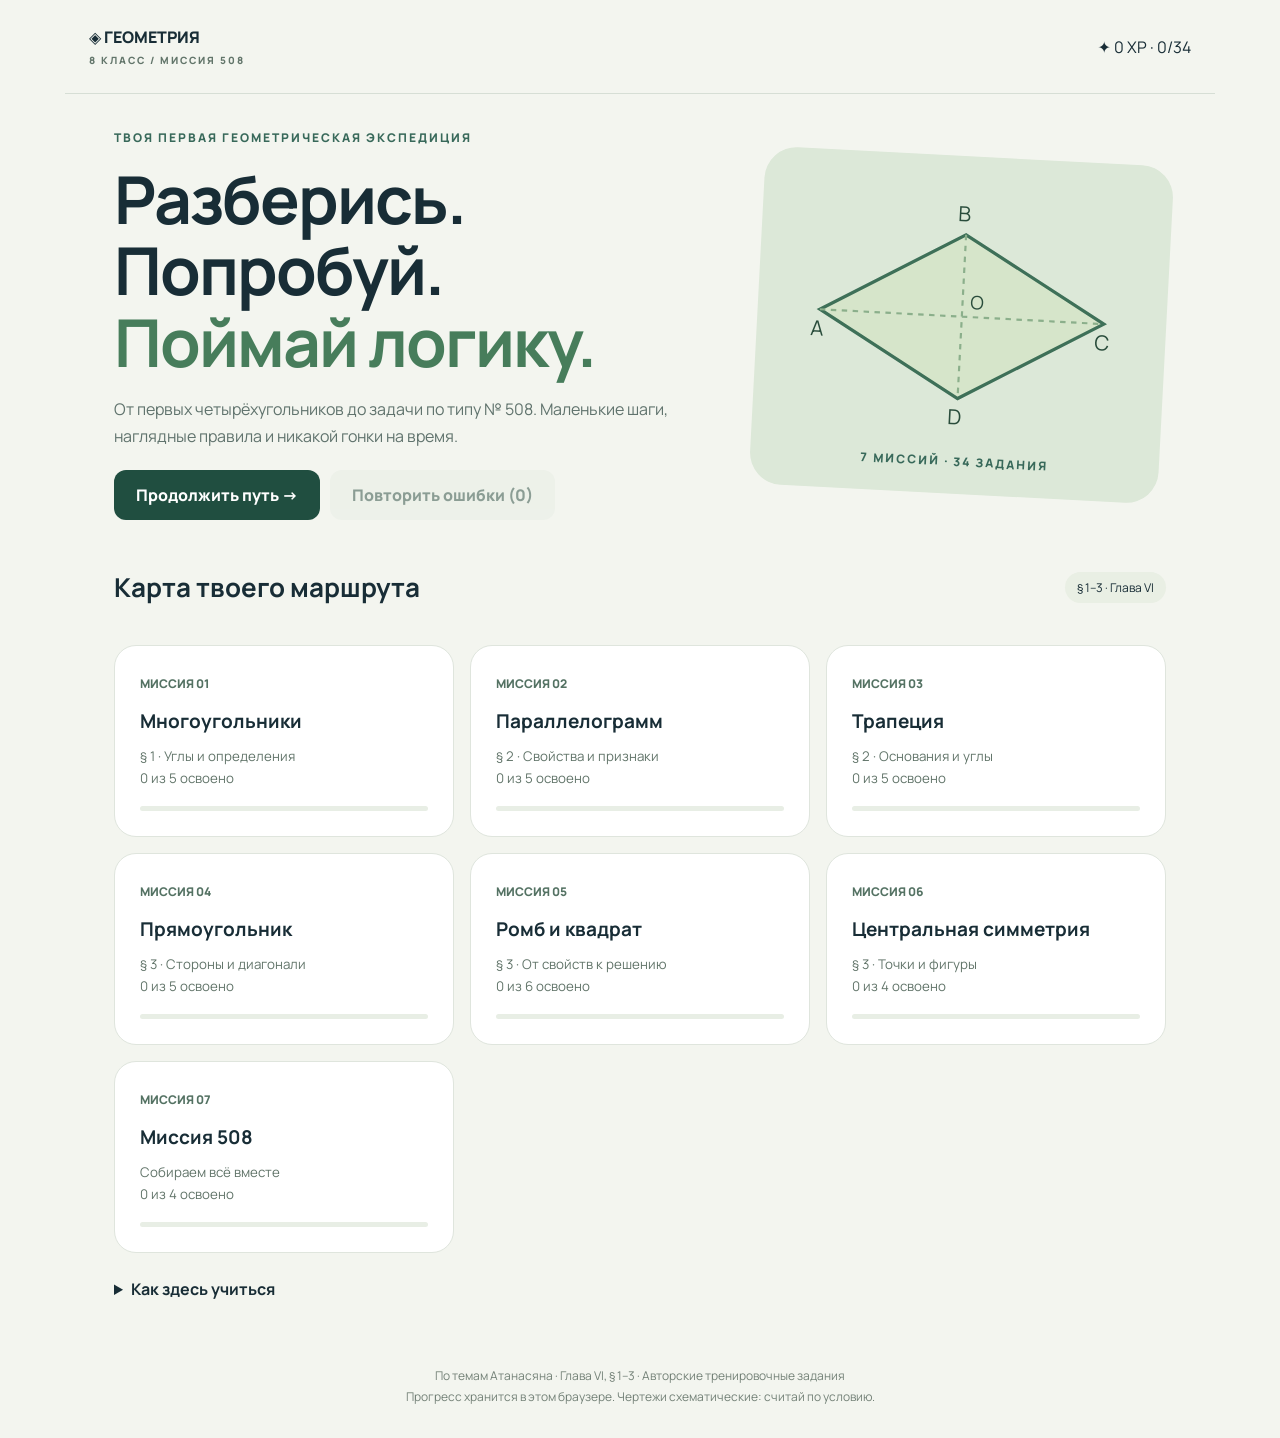
==== geometry/index.html @ a045f6ab "Add standalone grade 8 geometry practice game" ====
<!doctype html><html lang="ru"><head><meta charset="utf-8"><meta name="viewport" content="width=device-width,initial-scale=1"><title>Геометрия · Миссия 508</title><link rel="stylesheet" href="style.css"></head><body><header><a href="#" id="home">◈ ГЕОМЕТРИЯ<span>8 КЛАСС / МИССИЯ 508</span></a><div id="score"></div></header><main id="app"></main><footer>По темам Атанасяна · Глава VI, § 1–3 · Авторские тренировочные задания<br>Прогресс хранится в этом браузере. Чертежи схематические: считай по условию.</footer><script src="app.js"></script></body></html>
---- geometry/style.css ----
@import url('https://fonts.googleapis.com/css2?family=Manrope:wght@400;600;700;800&display=swap');
:root{font-family:Manrope,system-ui,sans-serif;color:#182d36;background:#f3f5ef}*{box-sizing:border-box}body{margin:0}header{max-width:1150px;margin:auto;display:flex;align-items:center;justify-content:space-between;padding:26px 24px;border-bottom:1px solid #d6ded5}a{color:inherit;text-decoration:none;font-weight:800}header span{display:block;font-size:10px;letter-spacing:2px;margin-top:5px;color:#62756a}main{max-width:1100px;margin:35px auto;padding:0 24px}h1{font-size:clamp(34px,6vw,66px);line-height:1.08;letter-spacing:-2px;margin:18px 0}h2{font-size:26px;line-height:1.4;margin:14px 0}p{line-height:1.7}.eyebrow{font-size:12px;letter-spacing:2px;font-weight:800;color:#38695a}.hero{display:grid;grid-template-columns:1.5fr 1fr;gap:30px;align-items:center;margin:35px 0}.hero p{max-width:580px;color:#60736d}.orb{background:#dce8d8;border-radius:32px;padding:24px;transform:rotate(3deg)}.cards{display:grid;grid-template-columns:repeat(3,1fr);gap:16px;margin:25px 0}.card,.panel{background:#fff;border:1px solid #dfe5dd;border-radius:22px;padding:25px}.card{cursor:pointer;text-align:left;color:inherit;transition:.2s;min-height:190px}.card:hover{transform:translateY(-4px);border-color:#548674}.card strong{display:block;font-size:19px;margin:15px 0 10px}.card small{color:#62756a}.num{font-size:12px;color:#547263;font-weight:800}.bar{height:5px;background:#e8eee5;border-radius:9px;margin-top:18px;overflow:hidden}.bar i{display:block;background:#44836c;height:100%}.actions{display:flex;gap:10px;flex-wrap:wrap;margin-top:20px}button,input{font:inherit}button{cursor:pointer}button:focus-visible,a:focus-visible{outline:3px solid #caa755;outline-offset:3px}.primary,.secondary{border:0;padding:14px 22px;border-radius:12px;font-weight:800}.primary{background:#204e40;color:white}.secondary{background:#e8eee5;color:#25483c}.muted{color:#67796e;font-size:14px}.layout{display:grid;grid-template-columns:1.6fr 1fr;gap:22px;margin-top:24px}.drawing{background:#edf3e9;border-radius:16px;padding:8px}.drawing svg{display:block;width:100%;height:auto;max-height:250px}input{width:180px;border:2px solid #bbcdbf;border-radius:12px;padding:14px;margin:8px 8px 8px 0;font-size:22px}.option{display:block;width:100%;padding:15px;margin:9px 0;background:#f6f8f3;border:1px solid #cedbce;border-radius:12px;text-align:left}.option.selected{border:2px solid #245d46;background:#e4f0df}.feedback{padding:18px;border-radius:14px;line-height:1.7;background:#fff3d9;margin-top:20px}.feedback.good{background:#e0f1de}.rule{line-height:1.8;color:#425e4d}.tag{background:#e9efe4;padding:7px 12px;border-radius:20px;font-size:12px}.topline{display:flex;gap:10px;justify-content:space-between;align-items:center}footer{text-align:center;color:#738177;font-size:12px;padding:30px;line-height:1.8}button:disabled{opacity:.5;cursor:default}.celebrate{font-size:64px}.review{color:#9a6216}details{margin-top:20px}summary{cursor:pointer;font-weight:bold}@media(max-width:700px){.hero,.layout{grid-template-columns:1fr}.orb{display:none}.cards{grid-template-columns:1fr 1fr}.card{padding:18px;min-height:170px}main{padding:0 16px}header{padding:20px 16px}h2{font-size:22px}.panel{padding:20px}header #score{font-size:12px}}@media(max-width:390px){.cards{grid-template-columns:1fr}}
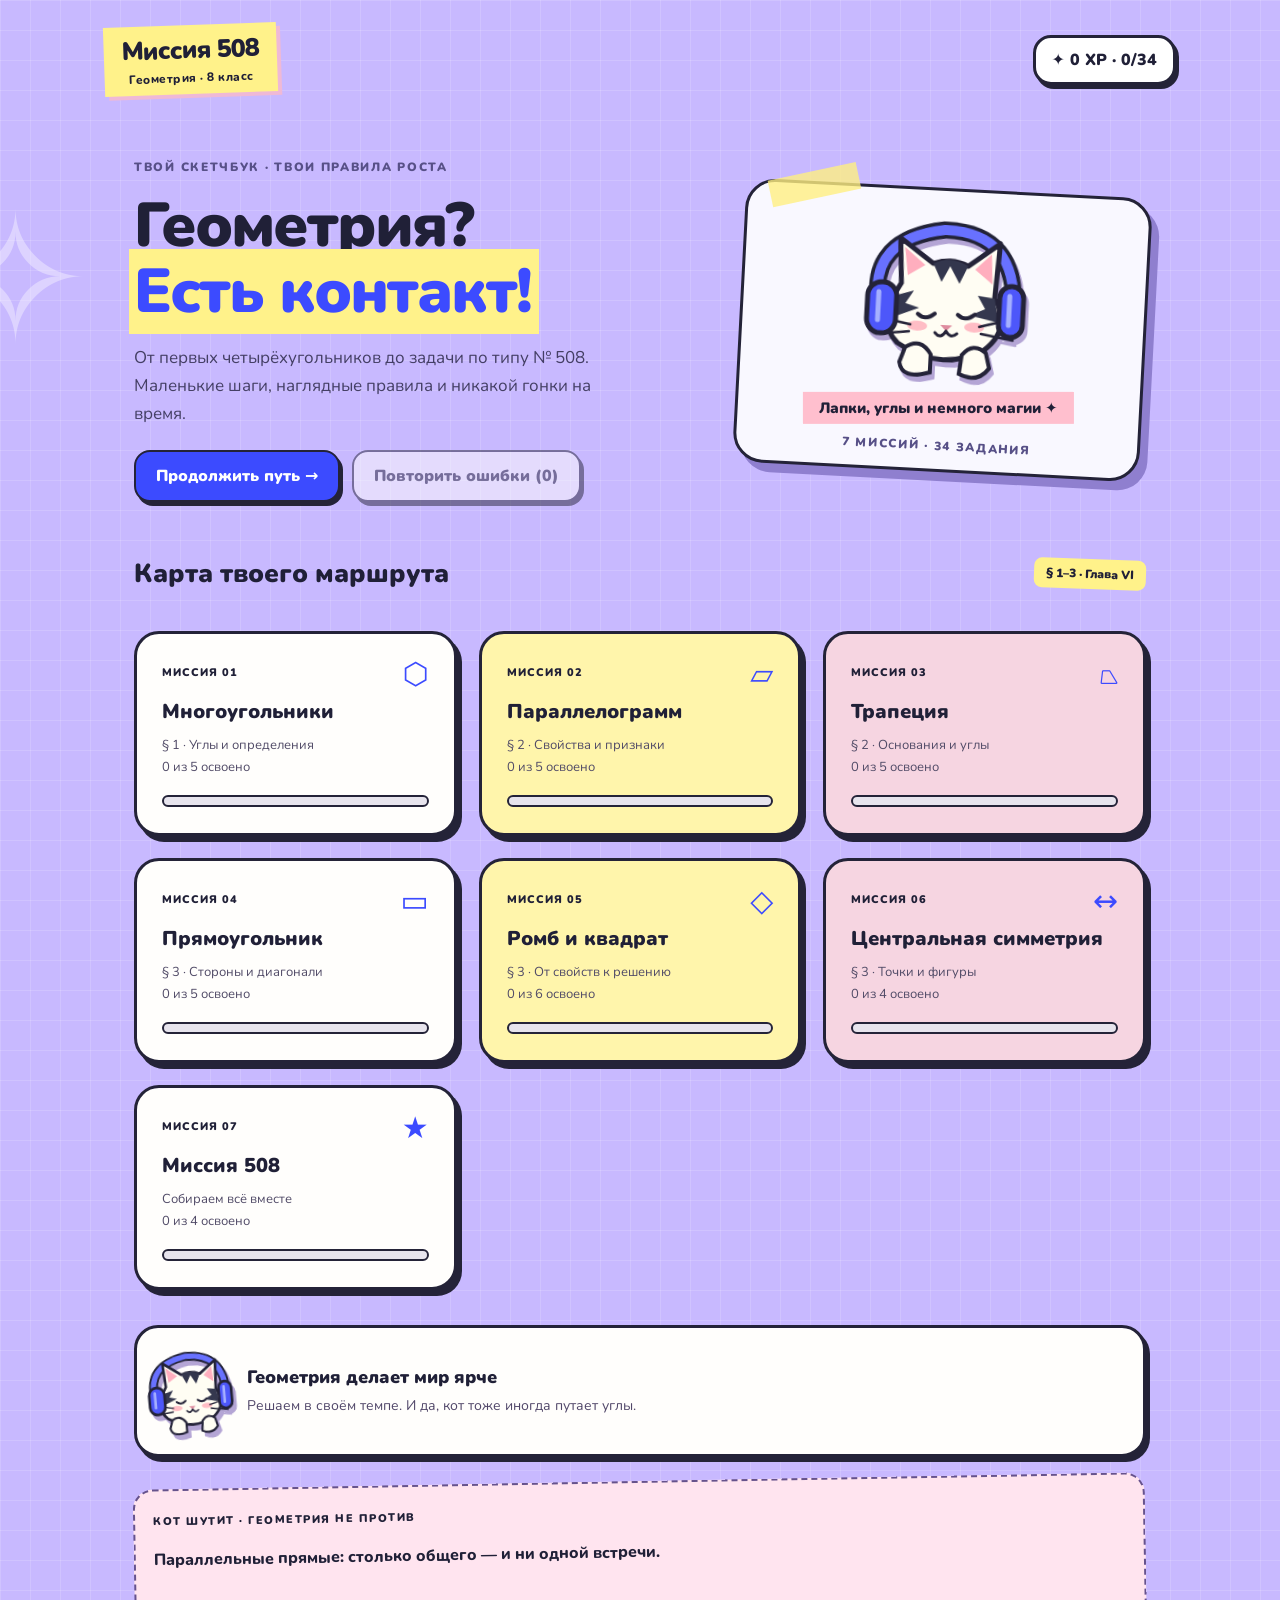
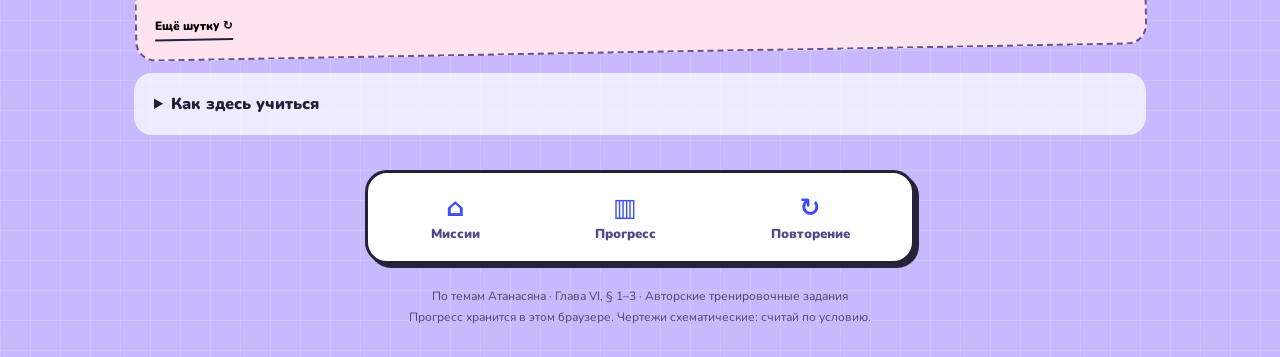
==== commit 32bc6661: "Restyle geometry game as a playful sketchbook with cat companion and jokes" ====
--- a/geometry/index.html
+++ b/geometry/index.html
@@ -1 +1 @@
-<!doctype html><html lang="ru"><head><meta charset="utf-8"><meta name="viewport" content="width=device-width,initial-scale=1"><title>Геометрия · Миссия 508</title><link rel="stylesheet" href="style.css"></head><body><header><a href="#" id="home">◈ ГЕОМЕТРИЯ<span>8 КЛАСС / МИССИЯ 508</span></a><div id="score"></div></header><main id="app"></main><footer>По темам Атанасяна · Глава VI, § 1–3 · Авторские тренировочные задания<br>Прогресс хранится в этом браузере. Чертежи схематические: считай по условию.</footer><script src="app.js"></script></body></html>
+<!doctype html><html lang="ru"><head><meta charset="utf-8"><meta name="viewport" content="width=device-width,initial-scale=1"><title>Геометрия · Миссия 508</title><link rel="stylesheet" href="style.css?v=sketch2"></head><body><header><a href="#" id="home">Миссия 508<span>Геометрия · 8 класс</span></a><div id="score"></div></header><main id="app"></main><nav class="bottom-nav" aria-label="Навигация"><button id="nav-home"><b aria-hidden="true">⌂</b>Миссии</button><button id="nav-progress"><b aria-hidden="true">▥</b>Прогресс</button><button id="nav-repeat"><b aria-hidden="true">↻</b>Повторение</button></nav><footer>По темам Атанасяна · Глава VI, § 1–3 · Авторские тренировочные задания<br>Прогресс хранится в этом браузере. Чертежи схематические: считай по условию.</footer><script src="app.js?v=sketch2"></script></body></html>
--- a/geometry/style.css
+++ b/geometry/style.css
@@ -1,2 +1,2 @@
-@import url('https://fonts.googleapis.com/css2?family=Manrope:wght@400;600;700;800&display=swap');
-:root{font-family:Manrope,system-ui,sans-serif;color:#182d36;background:#f3f5ef}*{box-sizing:border-box}body{margin:0}header{max-width:1150px;margin:auto;display:flex;align-items:center;justify-content:space-between;padding:26px 24px;border-bottom:1px solid #d6ded5}a{color:inherit;text-decoration:none;font-weight:800}header span{display:block;font-size:10px;letter-spacing:2px;margin-top:5px;color:#62756a}main{max-width:1100px;margin:35px auto;padding:0 24px}h1{font-size:clamp(34px,6vw,66px);line-height:1.08;letter-spacing:-2px;margin:18px 0}h2{font-size:26px;line-height:1.4;margin:14px 0}p{line-height:1.7}.eyebrow{font-size:12px;letter-spacing:2px;font-weight:800;color:#38695a}.hero{display:grid;grid-template-columns:1.5fr 1fr;gap:30px;align-items:center;margin:35px 0}.hero p{max-width:580px;color:#60736d}.orb{background:#dce8d8;border-radius:32px;padding:24px;transform:rotate(3deg)}.cards{display:grid;grid-template-columns:repeat(3,1fr);gap:16px;margin:25px 0}.card,.panel{background:#fff;border:1px solid #dfe5dd;border-radius:22px;padding:25px}.card{cursor:pointer;text-align:left;color:inherit;transition:.2s;min-height:190px}.card:hover{transform:translateY(-4px);border-color:#548674}.card strong{display:block;font-size:19px;margin:15px 0 10px}.card small{color:#62756a}.num{font-size:12px;color:#547263;font-weight:800}.bar{height:5px;background:#e8eee5;border-radius:9px;margin-top:18px;overflow:hidden}.bar i{display:block;background:#44836c;height:100%}.actions{display:flex;gap:10px;flex-wrap:wrap;margin-top:20px}button,input{font:inherit}button{cursor:pointer}button:focus-visible,a:focus-visible{outline:3px solid #caa755;outline-offset:3px}.primary,.secondary{border:0;padding:14px 22px;border-radius:12px;font-weight:800}.primary{background:#204e40;color:white}.secondary{background:#e8eee5;color:#25483c}.muted{color:#67796e;font-size:14px}.layout{display:grid;grid-template-columns:1.6fr 1fr;gap:22px;margin-top:24px}.drawing{background:#edf3e9;border-radius:16px;padding:8px}.drawing svg{display:block;width:100%;height:auto;max-height:250px}input{width:180px;border:2px solid #bbcdbf;border-radius:12px;padding:14px;margin:8px 8px 8px 0;font-size:22px}.option{display:block;width:100%;padding:15px;margin:9px 0;background:#f6f8f3;border:1px solid #cedbce;border-radius:12px;text-align:left}.option.selected{border:2px solid #245d46;background:#e4f0df}.feedback{padding:18px;border-radius:14px;line-height:1.7;background:#fff3d9;margin-top:20px}.feedback.good{background:#e0f1de}.rule{line-height:1.8;color:#425e4d}.tag{background:#e9efe4;padding:7px 12px;border-radius:20px;font-size:12px}.topline{display:flex;gap:10px;justify-content:space-between;align-items:center}footer{text-align:center;color:#738177;font-size:12px;padding:30px;line-height:1.8}button:disabled{opacity:.5;cursor:default}.celebrate{font-size:64px}.review{color:#9a6216}details{margin-top:20px}summary{cursor:pointer;font-weight:bold}@media(max-width:700px){.hero,.layout{grid-template-columns:1fr}.orb{display:none}.cards{grid-template-columns:1fr 1fr}.card{padding:18px;min-height:170px}main{padding:0 16px}header{padding:20px 16px}h2{font-size:22px}.panel{padding:20px}header #score{font-size:12px}}@media(max-width:390px){.cards{grid-template-columns:1fr}}
+@import url('https://fonts.googleapis.com/css2?family=Nunito:wght@500;600;700;800;900;1000&display=swap');
+:root{font-family:Nunito,system-ui,sans-serif;color:#202037;background:#c8b9ff;font-synthesis:none;--ink:#242338;--blue:#3c4bff;--yellow:#fff28a;--pink:#ffb9c8}*{box-sizing:border-box}body{margin:0;background-image:linear-gradient(#ffffff25 1px,transparent 1px),linear-gradient(90deg,#ffffff25 1px,transparent 1px);background-size:30px 30px;min-height:100vh}body:before{content:'✧';position:fixed;font-size:180px;color:#ffffff60;top:160px;left:-60px;pointer-events:none;z-index:-1}button,input{font:inherit}button,a{-webkit-tap-highlight-color:transparent}button{cursor:pointer}button:focus-visible,a:focus-visible,summary:focus-visible{outline:4px solid #ff7a82;outline-offset:5px}button:disabled{opacity:.5;cursor:default}a{color:inherit;text-decoration:none}header{max-width:1120px;margin:auto;padding:25px 24px;display:flex;align-items:center;justify-content:space-between;gap:14px}header a{display:block;font-size:25px;font-weight:1000;letter-spacing:-1px;transform:rotate(-2deg);background:var(--yellow);padding:8px 18px;box-shadow:4px 4px 0 #efb9d6}header span{display:block;font-size:12px;letter-spacing:.5px;text-align:center;font-weight:800;margin-top:3px}#score{background:white;border:3px solid var(--ink);border-radius:18px;padding:11px 16px;box-shadow:3px 4px 0 var(--ink);font-weight:1000;font-size:16px;white-space:nowrap}main{max-width:1060px;margin:10px auto;padding:0 24px}h1{font-size:clamp(38px,5.5vw,62px);line-height:1.07;letter-spacing:-2px;font-weight:1000;margin:18px 0}h2{font-size:26px;line-height:1.4;font-weight:900;margin:14px 0}p{line-height:1.65}.eyebrow{font-size:12px;letter-spacing:1.7px;font-weight:1000;color:#575087}.hero{display:grid;grid-template-columns:1.4fr 1fr;gap:35px;align-items:center;padding:30px 0 40px}.hero h1 span{color:var(--blue);background:var(--yellow);box-shadow:8px 0 0 var(--yellow),-5px 0 0 var(--yellow)}.hero p{max-width:500px;color:#443f65;font-size:17px}.orb{position:relative;text-align:center;transform:rotate(3deg);background:#f9f8ff;border:3px solid var(--ink);border-radius:30px;box-shadow:8px 9px 0 #8f7fcf;padding:15px}.orb:before,.task-panel:before{content:'';position:absolute;top:-13px;left:20px;width:90px;height:27px;background:#fff080c9;transform:rotate(-15deg);pointer-events:none}.orb .mascot{width:220px;max-width:85%;height:180px}.sticker-label{font-size:15px;font-weight:1000;background:#ffbfce;display:inline-block;padding:6px 16px;transform:rotate(-3deg);margin-bottom:14px}.cards{display:grid;grid-template-columns:repeat(3,1fr);gap:22px;margin:25px 0 35px}.card,.panel{background:#fffefc;border:3px solid var(--ink);border-radius:25px;padding:25px;box-shadow:5px 6px 0 #242338;position:relative}.card{text-align:left;color:inherit;transition:transform .18s,box-shadow .18s;min-height:205px}.card:hover{transform:translateY(-4px) rotate(-1deg);box-shadow:7px 10px 0 #242338}.card:nth-child(3n+2){background:#fff5ab}.card:nth-child(3n+3){background:#f6d5e1}.card strong{display:block;font-size:20px;margin:16px 0 8px;font-weight:1000}.card small{font-size:13px;color:#514b67}.num{font-size:11px;letter-spacing:1px;font-weight:1000}.card-icon{float:right;font-size:30px;line-height:1;color:var(--blue)}.bar{height:12px;background:#e7e4ed;border:2px solid var(--ink);border-radius:10px;overflow:hidden;margin-top:18px}.bar i{display:block;background:var(--blue);height:100%;border-radius:6px;transition:width .3s}.actions{display:flex;gap:12px;flex-wrap:wrap;margin-top:22px}.primary,.secondary{border:2.5px solid var(--ink);padding:13px 20px;border-radius:16px;font-weight:1000;box-shadow:3px 4px 0 var(--ink);transition:transform .1s}.primary{background:var(--blue);color:white}.secondary{background:#fffefb;color:var(--ink)}.primary:active,.secondary:active{transform:translate(2px,3px);box-shadow:1px 1px 0 var(--ink)}.muted{color:#686078;font-size:13px}.topline{display:flex;align-items:center;justify-content:space-between;gap:12px}.tag{background:var(--yellow);border-radius:8px;padding:7px 12px;font-weight:900;font-size:12px;transform:rotate(2deg)}.layout{display:grid;grid-template-columns:minmax(0,1.6fr) minmax(0,1fr);gap:25px;margin-top:28px;align-items:start}.task-panel h2{font-size:24px;background:linear-gradient(transparent 8%,#fff5a8 8%,#fff5a8 93%,transparent 93%);padding:8px 4px}.drawing{padding:4px 12px;background:linear-gradient(90deg,#b9b1f01a 1px,transparent 1px),linear-gradient(#b9b1f01a 1px,transparent 1px);background-size:20px 20px;border-radius:18px;margin:12px 0}.drawing svg{display:block;width:100%;max-height:230px}.task-panel input{width:100%;border:2.5px solid #9994b2;padding:13px 18px;border-radius:15px;font-size:27px;font-weight:1000;background:#fafaff}.answer-entry{position:relative;display:flex;align-items:center;margin:7px 0}.answer-entry span{position:absolute;right:18px;font-weight:1000;font-size:22px;pointer-events:none}.answer-entry input{padding-right:55px}#check{flex:1;font-size:19px;min-width:170px}#hint{font-size:16px}.option{display:block;width:100%;padding:14px;margin:10px 0;background:#f4f0ff;border:2px solid #a9a0bf;border-radius:14px;text-align:left;font-weight:800}.option.selected{border:3px solid var(--blue);background:#e2dcff;box-shadow:3px 3px 0 var(--blue)}.feedback{padding:18px;border:2px solid #b58c35;border-radius:16px;line-height:1.7;background:#fff4cc;margin-top:23px}.feedback.good{background:#e2f6d7;border-color:#609c41;animation:pop .3s ease-out}.rule{line-height:1.8;color:#48415d}.notebook{margin-top:25px;background:#fff9dc;transform:rotate(1deg)}details{margin-top:20px}summary{cursor:pointer;font-weight:900}.howto{background:#ffffffb5;padding:20px;border-radius:18px}.buddy{display:flex;align-items:center;gap:10px;background:#fffefc;border:3px solid var(--ink);border-radius:24px;padding:13px 18px 13px 5px;box-shadow:4px 5px 0 var(--ink);margin:0 0 22px}.buddy .mascot{width:95px;min-width:95px;height:100px;transform:rotate(-5deg)}.buddy strong{display:block;font-weight:1000;font-size:18px}.buddy p{font-size:14px;margin:5px 0 0;color:#514769}.buddy.success .mascot{animation:cat-bop .4s ease 2}.jokebox{background:#ffe4ef;border:2px dashed #66528c;border-radius:20px;padding:18px;transform:rotate(-1deg);margin-top:24px}.jokebox small{font-size:11px;letter-spacing:1.5px;font-weight:1000}.jokebox p{font-size:16px;font-weight:800;min-height:50px}.jokebox button{font-size:12px;border:0;border-bottom:2px solid var(--ink);background:none;padding:5px 0;font-weight:900}.celebrate{font-size:64px;color:var(--blue)}.mascot{filter:drop-shadow(3px 5px 0 #b4a5d5)}.bottom-nav{max-width:550px;margin:35px auto 0;background:#fff;border:3px solid var(--ink);border-radius:22px;box-shadow:4px 4px 0 var(--ink);display:flex;justify-content:space-around;padding:10px;gap:10px}.bottom-nav button{border:0;background:transparent;padding:8px 15px;font-size:13px;font-weight:900;color:#554789}.bottom-nav b{display:block;font-size:25px;color:var(--blue)}footer{text-align:center;color:#514469;font-size:12px;padding:22px 20px 30px;line-height:1.7}.progress-stat{font-size:58px;font-weight:1000;color:var(--blue)}.progress-row{margin:22px 0}.progress-row strong{font-size:17px}#nextarea{display:flex;gap:12px;flex-wrap:wrap;margin-top:15px}#nextarea button{margin:0!important}.confetti{position:fixed;inset:0;pointer-events:none;z-index:9;overflow:hidden}.confetti i{position:absolute;top:-20px;left:var(--x);width:9px;height:16px;background:var(--c);animation:fall 1.4s ease-in var(--d) forwards}@keyframes fall{to{transform:translateY(100vh) rotate(650deg);opacity:0}}@keyframes pop{from{transform:scale(.97)}to{transform:scale(1)}}@keyframes cat-bop{50%{transform:rotate(8deg) translateY(-7px)}}@media(max-width:700px){header{padding:20px 16px;gap:10px}header a{font-size:23px;padding:7px 11px}header span{font-size:10px}#score{padding:10px;font-size:13px;border-radius:14px}main{padding:0 16px}.hero{grid-template-columns:1fr;padding:15px 0 30px;gap:24px}.hero h1{font-size:42px}.hero .orb{display:none}.cards{grid-template-columns:1fr 1fr;gap:15px}.card{padding:18px 14px;min-height:200px;border-radius:20px}.card strong{font-size:17px}.card-icon{font-size:22px}.layout{grid-template-columns:1fr;gap:20px}.panel{padding:20px;border-radius:24px}.task-panel h2{font-size:21px}.topline h2{font-size:23px}.topline .tag{font-size:10px}.drawing svg{max-height:210px}.buddy{margin:0}.notebook{margin-top:20px}.bottom-nav{margin:30px 16px 0}.hero .actions{flex-direction:column}.task-panel .actions{flex-direction:column}.task-panel .actions button{width:100%}input{font-size:24px}.eyebrow{font-size:10px;letter-spacing:1px}}@media(max-width:350px){header a{font-size:20px}#score{font-size:11px}.cards{grid-template-columns:1fr}}@media(prefers-reduced-motion:reduce){*,*:before,*:after{animation:none!important;transition:none!important}.confetti{display:none}}
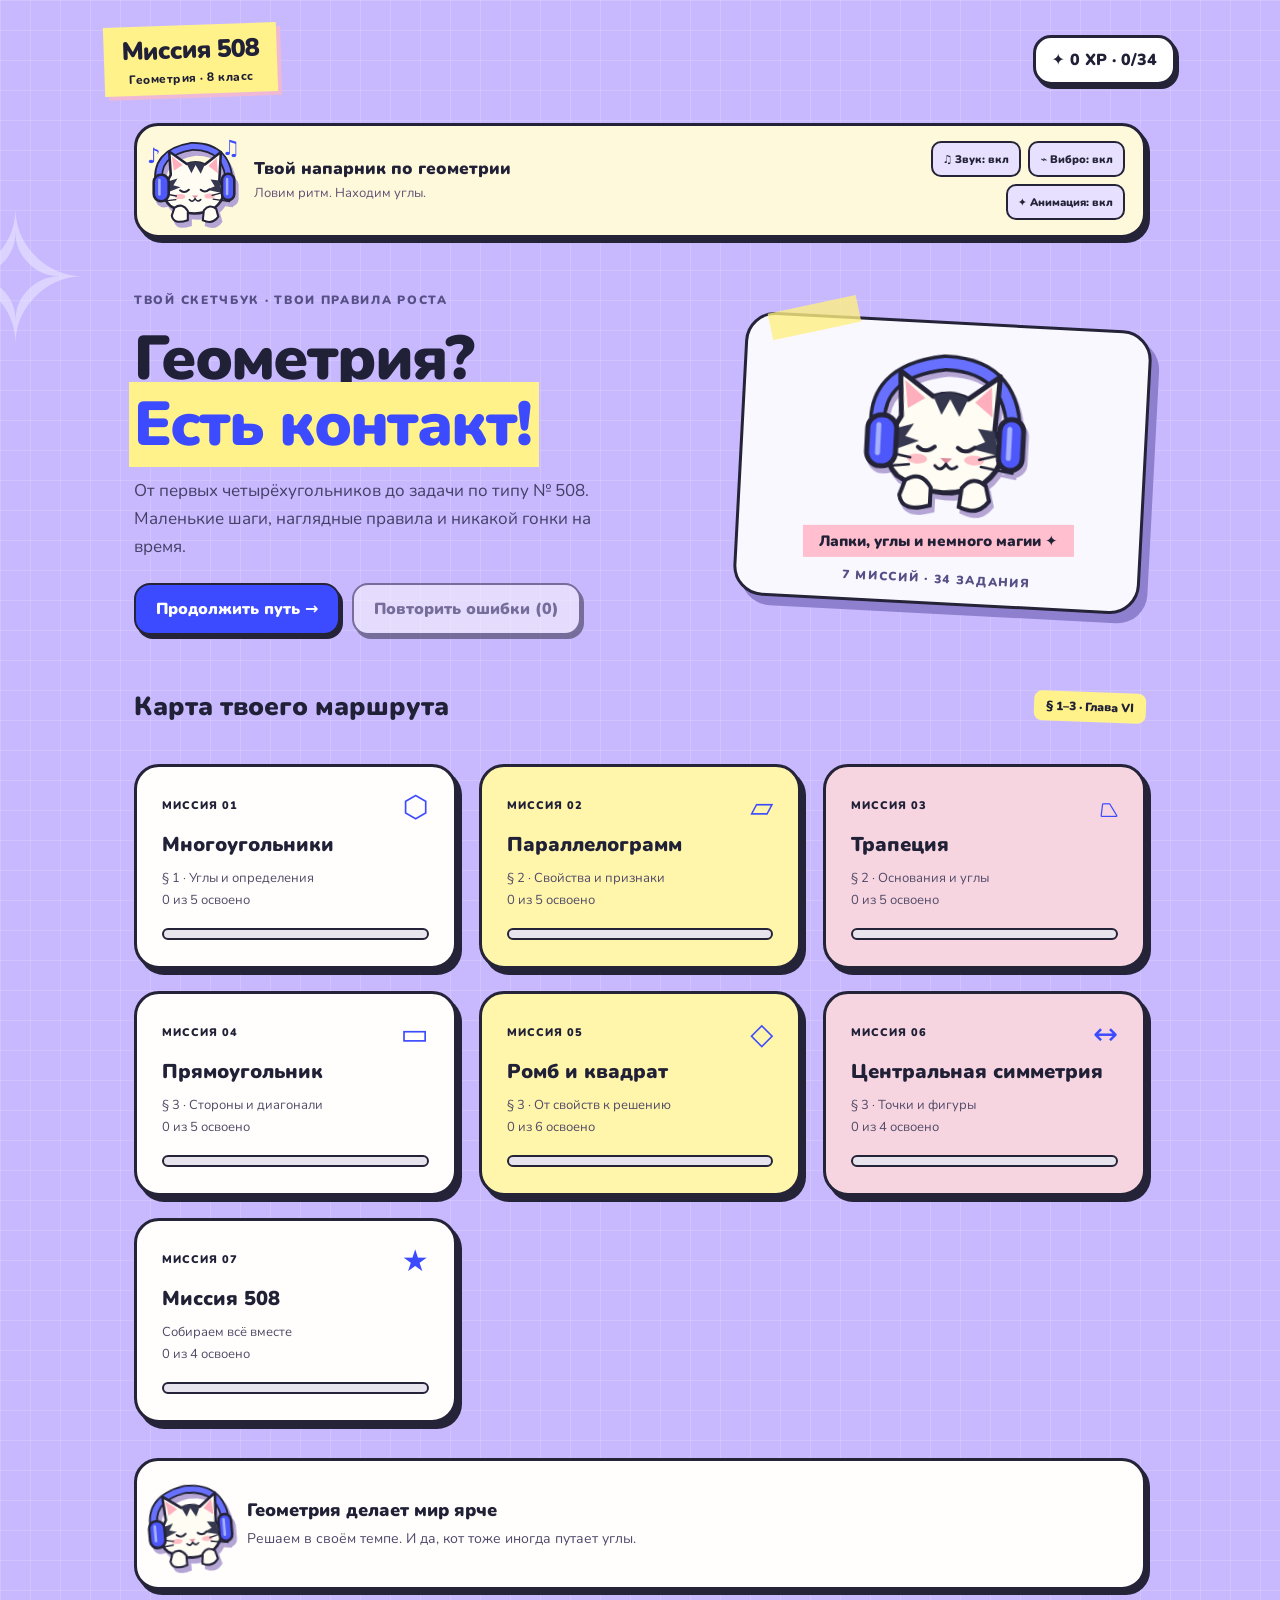
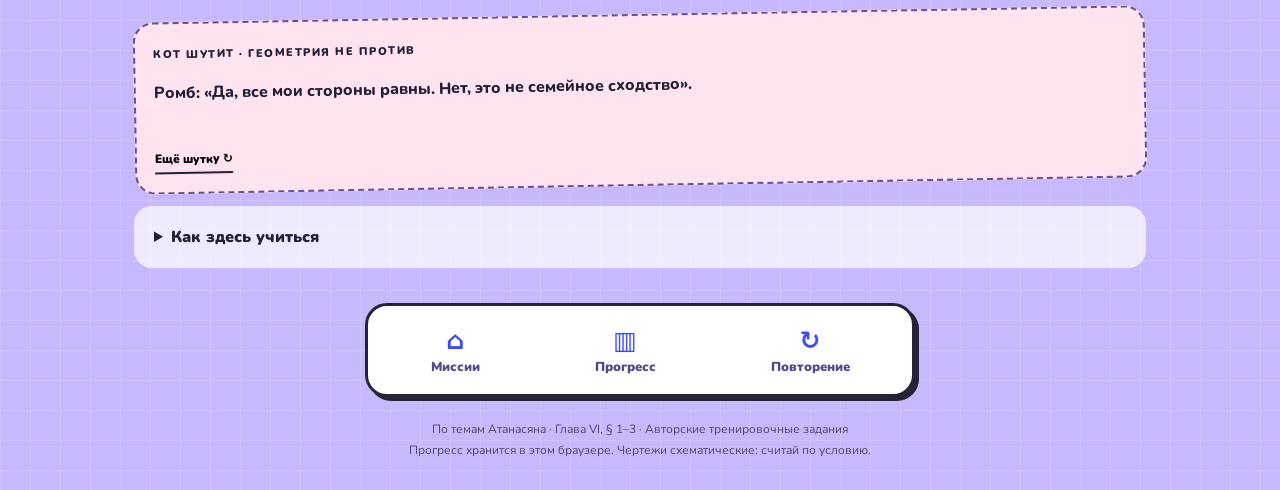
==== commit 6f9908a7: "Add animated kitten companion, answer sounds and optional haptic feedback" ====
--- a/geometry/index.html
+++ b/geometry/index.html
@@ -1 +1 @@
-<!doctype html><html lang="ru"><head><meta charset="utf-8"><meta name="viewport" content="width=device-width,initial-scale=1"><title>Геометрия · Миссия 508</title><link rel="stylesheet" href="style.css?v=sketch2"></head><body><header><a href="#" id="home">Миссия 508<span>Геометрия · 8 класс</span></a><div id="score"></div></header><main id="app"></main><nav class="bottom-nav" aria-label="Навигация"><button id="nav-home"><b aria-hidden="true">⌂</b>Миссии</button><button id="nav-progress"><b aria-hidden="true">▥</b>Прогресс</button><button id="nav-repeat"><b aria-hidden="true">↻</b>Повторение</button></nav><footer>По темам Атанасяна · Глава VI, § 1–3 · Авторские тренировочные задания<br>Прогресс хранится в этом браузере. Чертежи схематические: считай по условию.</footer><script src="app.js?v=sketch2"></script></body></html>
+<!doctype html><html lang="ru"><head><meta charset="utf-8"><meta name="viewport" content="width=device-width,initial-scale=1"><title>Геометрия · Миссия 508</title><link rel="stylesheet" href="style.css?v=kitten3"></head><body><header><a href="#" id="home">Миссия 508<span>Геометрия · 8 класс</span></a><div id="score"></div></header><main id="app"></main><nav class="bottom-nav" aria-label="Навигация"><button id="nav-home"><b aria-hidden="true">⌂</b>Миссии</button><button id="nav-progress"><b aria-hidden="true">▥</b>Прогресс</button><button id="nav-repeat"><b aria-hidden="true">↻</b>Повторение</button></nav><footer>По темам Атанасяна · Глава VI, § 1–3 · Авторские тренировочные задания<br>Прогресс хранится в этом браузере. Чертежи схематические: считай по условию.</footer><script src="app.js?v=kitten3"></script><script src="effects.js?v=kitten3"></script></body></html>
--- a/geometry/style.css
+++ b/geometry/style.css
@@ -1,2 +1,4 @@
 @import url('https://fonts.googleapis.com/css2?family=Nunito:wght@500;600;700;800;900;1000&display=swap');
 :root{font-family:Nunito,system-ui,sans-serif;color:#202037;background:#c8b9ff;font-synthesis:none;--ink:#242338;--blue:#3c4bff;--yellow:#fff28a;--pink:#ffb9c8}*{box-sizing:border-box}body{margin:0;background-image:linear-gradient(#ffffff25 1px,transparent 1px),linear-gradient(90deg,#ffffff25 1px,transparent 1px);background-size:30px 30px;min-height:100vh}body:before{content:'✧';position:fixed;font-size:180px;color:#ffffff60;top:160px;left:-60px;pointer-events:none;z-index:-1}button,input{font:inherit}button,a{-webkit-tap-highlight-color:transparent}button{cursor:pointer}button:focus-visible,a:focus-visible,summary:focus-visible{outline:4px solid #ff7a82;outline-offset:5px}button:disabled{opacity:.5;cursor:default}a{color:inherit;text-decoration:none}header{max-width:1120px;margin:auto;padding:25px 24px;display:flex;align-items:center;justify-content:space-between;gap:14px}header a{display:block;font-size:25px;font-weight:1000;letter-spacing:-1px;transform:rotate(-2deg);background:var(--yellow);padding:8px 18px;box-shadow:4px 4px 0 #efb9d6}header span{display:block;font-size:12px;letter-spacing:.5px;text-align:center;font-weight:800;margin-top:3px}#score{background:white;border:3px solid var(--ink);border-radius:18px;padding:11px 16px;box-shadow:3px 4px 0 var(--ink);font-weight:1000;font-size:16px;white-space:nowrap}main{max-width:1060px;margin:10px auto;padding:0 24px}h1{font-size:clamp(38px,5.5vw,62px);line-height:1.07;letter-spacing:-2px;font-weight:1000;margin:18px 0}h2{font-size:26px;line-height:1.4;font-weight:900;margin:14px 0}p{line-height:1.65}.eyebrow{font-size:12px;letter-spacing:1.7px;font-weight:1000;color:#575087}.hero{display:grid;grid-template-columns:1.4fr 1fr;gap:35px;align-items:center;padding:30px 0 40px}.hero h1 span{color:var(--blue);background:var(--yellow);box-shadow:8px 0 0 var(--yellow),-5px 0 0 var(--yellow)}.hero p{max-width:500px;color:#443f65;font-size:17px}.orb{position:relative;text-align:center;transform:rotate(3deg);background:#f9f8ff;border:3px solid var(--ink);border-radius:30px;box-shadow:8px 9px 0 #8f7fcf;padding:15px}.orb:before,.task-panel:before{content:'';position:absolute;top:-13px;left:20px;width:90px;height:27px;background:#fff080c9;transform:rotate(-15deg);pointer-events:none}.orb .mascot{width:220px;max-width:85%;height:180px}.sticker-label{font-size:15px;font-weight:1000;background:#ffbfce;display:inline-block;padding:6px 16px;transform:rotate(-3deg);margin-bottom:14px}.cards{display:grid;grid-template-columns:repeat(3,1fr);gap:22px;margin:25px 0 35px}.card,.panel{background:#fffefc;border:3px solid var(--ink);border-radius:25px;padding:25px;box-shadow:5px 6px 0 #242338;position:relative}.card{text-align:left;color:inherit;transition:transform .18s,box-shadow .18s;min-height:205px}.card:hover{transform:translateY(-4px) rotate(-1deg);box-shadow:7px 10px 0 #242338}.card:nth-child(3n+2){background:#fff5ab}.card:nth-child(3n+3){background:#f6d5e1}.card strong{display:block;font-size:20px;margin:16px 0 8px;font-weight:1000}.card small{font-size:13px;color:#514b67}.num{font-size:11px;letter-spacing:1px;font-weight:1000}.card-icon{float:right;font-size:30px;line-height:1;color:var(--blue)}.bar{height:12px;background:#e7e4ed;border:2px solid var(--ink);border-radius:10px;overflow:hidden;margin-top:18px}.bar i{display:block;background:var(--blue);height:100%;border-radius:6px;transition:width .3s}.actions{display:flex;gap:12px;flex-wrap:wrap;margin-top:22px}.primary,.secondary{border:2.5px solid var(--ink);padding:13px 20px;border-radius:16px;font-weight:1000;box-shadow:3px 4px 0 var(--ink);transition:transform .1s}.primary{background:var(--blue);color:white}.secondary{background:#fffefb;color:var(--ink)}.primary:active,.secondary:active{transform:translate(2px,3px);box-shadow:1px 1px 0 var(--ink)}.muted{color:#686078;font-size:13px}.topline{display:flex;align-items:center;justify-content:space-between;gap:12px}.tag{background:var(--yellow);border-radius:8px;padding:7px 12px;font-weight:900;font-size:12px;transform:rotate(2deg)}.layout{display:grid;grid-template-columns:minmax(0,1.6fr) minmax(0,1fr);gap:25px;margin-top:28px;align-items:start}.task-panel h2{font-size:24px;background:linear-gradient(transparent 8%,#fff5a8 8%,#fff5a8 93%,transparent 93%);padding:8px 4px}.drawing{padding:4px 12px;background:linear-gradient(90deg,#b9b1f01a 1px,transparent 1px),linear-gradient(#b9b1f01a 1px,transparent 1px);background-size:20px 20px;border-radius:18px;margin:12px 0}.drawing svg{display:block;width:100%;max-height:230px}.task-panel input{width:100%;border:2.5px solid #9994b2;padding:13px 18px;border-radius:15px;font-size:27px;font-weight:1000;background:#fafaff}.answer-entry{position:relative;display:flex;align-items:center;margin:7px 0}.answer-entry span{position:absolute;right:18px;font-weight:1000;font-size:22px;pointer-events:none}.answer-entry input{padding-right:55px}#check{flex:1;font-size:19px;min-width:170px}#hint{font-size:16px}.option{display:block;width:100%;padding:14px;margin:10px 0;background:#f4f0ff;border:2px solid #a9a0bf;border-radius:14px;text-align:left;font-weight:800}.option.selected{border:3px solid var(--blue);background:#e2dcff;box-shadow:3px 3px 0 var(--blue)}.feedback{padding:18px;border:2px solid #b58c35;border-radius:16px;line-height:1.7;background:#fff4cc;margin-top:23px}.feedback.good{background:#e2f6d7;border-color:#609c41;animation:pop .3s ease-out}.rule{line-height:1.8;color:#48415d}.notebook{margin-top:25px;background:#fff9dc;transform:rotate(1deg)}details{margin-top:20px}summary{cursor:pointer;font-weight:900}.howto{background:#ffffffb5;padding:20px;border-radius:18px}.buddy{display:flex;align-items:center;gap:10px;background:#fffefc;border:3px solid var(--ink);border-radius:24px;padding:13px 18px 13px 5px;box-shadow:4px 5px 0 var(--ink);margin:0 0 22px}.buddy .mascot{width:95px;min-width:95px;height:100px;transform:rotate(-5deg)}.buddy strong{display:block;font-weight:1000;font-size:18px}.buddy p{font-size:14px;margin:5px 0 0;color:#514769}.buddy.success .mascot{animation:cat-bop .4s ease 2}.jokebox{background:#ffe4ef;border:2px dashed #66528c;border-radius:20px;padding:18px;transform:rotate(-1deg);margin-top:24px}.jokebox small{font-size:11px;letter-spacing:1.5px;font-weight:1000}.jokebox p{font-size:16px;font-weight:800;min-height:50px}.jokebox button{font-size:12px;border:0;border-bottom:2px solid var(--ink);background:none;padding:5px 0;font-weight:900}.celebrate{font-size:64px;color:var(--blue)}.mascot{filter:drop-shadow(3px 5px 0 #b4a5d5)}.bottom-nav{max-width:550px;margin:35px auto 0;background:#fff;border:3px solid var(--ink);border-radius:22px;box-shadow:4px 4px 0 var(--ink);display:flex;justify-content:space-around;padding:10px;gap:10px}.bottom-nav button{border:0;background:transparent;padding:8px 15px;font-size:13px;font-weight:900;color:#554789}.bottom-nav b{display:block;font-size:25px;color:var(--blue)}footer{text-align:center;color:#514469;font-size:12px;padding:22px 20px 30px;line-height:1.7}.progress-stat{font-size:58px;font-weight:1000;color:var(--blue)}.progress-row{margin:22px 0}.progress-row strong{font-size:17px}#nextarea{display:flex;gap:12px;flex-wrap:wrap;margin-top:15px}#nextarea button{margin:0!important}.confetti{position:fixed;inset:0;pointer-events:none;z-index:9;overflow:hidden}.confetti i{position:absolute;top:-20px;left:var(--x);width:9px;height:16px;background:var(--c);animation:fall 1.4s ease-in var(--d) forwards}@keyframes fall{to{transform:translateY(100vh) rotate(650deg);opacity:0}}@keyframes pop{from{transform:scale(.97)}to{transform:scale(1)}}@keyframes cat-bop{50%{transform:rotate(8deg) translateY(-7px)}}@media(max-width:700px){header{padding:20px 16px;gap:10px}header a{font-size:23px;padding:7px 11px}header span{font-size:10px}#score{padding:10px;font-size:13px;border-radius:14px}main{padding:0 16px}.hero{grid-template-columns:1fr;padding:15px 0 30px;gap:24px}.hero h1{font-size:42px}.hero .orb{display:none}.cards{grid-template-columns:1fr 1fr;gap:15px}.card{padding:18px 14px;min-height:200px;border-radius:20px}.card strong{font-size:17px}.card-icon{font-size:22px}.layout{grid-template-columns:1fr;gap:20px}.panel{padding:20px;border-radius:24px}.task-panel h2{font-size:21px}.topline h2{font-size:23px}.topline .tag{font-size:10px}.drawing svg{max-height:210px}.buddy{margin:0}.notebook{margin-top:20px}.bottom-nav{margin:30px 16px 0}.hero .actions{flex-direction:column}.task-panel .actions{flex-direction:column}.task-panel .actions button{width:100%}input{font-size:24px}.eyebrow{font-size:10px;letter-spacing:1px}}@media(max-width:350px){header a{font-size:20px}#score{font-size:11px}.cards{grid-template-columns:1fr}}@media(prefers-reduced-motion:reduce){*,*:before,*:after{animation:none!important;transition:none!important}.confetti{display:none}}
+/* Persistent animated companion and optional sensory feedback. */
+.kitten-strip{max-width:1012px;margin:4px auto 24px;padding:8px 18px 8px 10px;background:#fff9dc;border:3px solid var(--ink);border-radius:24px;box-shadow:4px 5px 0 var(--ink);display:flex;align-items:center;gap:14px}.top-kitten{position:relative;flex:0 0 93px;height:93px}.top-kitten .mascot{width:93px;height:93px;transform-origin:50% 90%;animation:kitten-groove 2.4s ease-in-out infinite}.music-note{position:absolute;color:var(--blue);font-size:21px;font-weight:1000;animation:notes-float 2.4s ease-in-out infinite}.note-one{left:0;top:8px}.note-two{right:0;top:0;animation-delay:.7s}.kitten-caption{flex:1;min-width:0}.kitten-caption strong{display:block;font-size:17px;font-weight:1000}.kitten-caption span{display:block;font-size:13px;line-height:1.5;margin-top:4px;color:#605073}.effect-controls{display:flex;gap:7px;flex-wrap:wrap;justify-content:flex-end;max-width:295px}.effect-controls button{font-size:11px;font-weight:900;background:#e7e1ff;color:var(--ink);border:2px solid var(--ink);border-radius:10px;padding:8px 10px;min-height:36px}.effect-controls button[aria-pressed=false]{background:#f1eeee;color:#60596d}.is-happy .top-kitten .mascot{animation:kitten-cheer .55s ease-in-out 4}.is-sad .top-kitten .mascot{animation:kitten-oops 1.1s ease-in-out 2}.is-sad .music-note{opacity:0;animation:none}.is-happy #kitten-mood{color:#357333}.is-sad #kitten-mood{color:#765a90}.effects-still *,.effects-still *:before,.effects-still *:after{animation:none!important;transition:none!important}.effects-still .confetti{display:none}@keyframes kitten-groove{0%,100%{transform:rotate(-6deg) translateY(0)}50%{transform:rotate(6deg) translateY(-4px)}}@keyframes notes-float{0%,100%{transform:translateY(4px) rotate(-8deg);opacity:.45}50%{transform:translateY(-6px) rotate(9deg);opacity:1}}@keyframes kitten-cheer{0%,100%{transform:translateY(0) rotate(-7deg)}50%{transform:translateY(-12px) rotate(9deg)}}@keyframes kitten-oops{0%,100%{transform:rotate(0)}40%{transform:translateY(5px) rotate(-12deg)}70%{transform:translateY(5px) rotate(-6deg)}}@media(max-width:1080px){.kitten-strip{margin-left:24px;margin-right:24px}}@media(max-width:700px){.kitten-strip{margin:2px 16px 22px;gap:9px;flex-wrap:wrap;padding:9px 12px}.top-kitten{flex-basis:76px;height:76px}.top-kitten .mascot{width:76px;height:76px}.kitten-caption strong{font-size:15px}.kitten-caption span{font-size:12px}.effect-controls{max-width:none;width:100%;justify-content:center;gap:6px;border-top:1px dashed #c6b8de;padding-top:8px}.effect-controls button{font-size:10px;padding:7px 8px;flex:1}.top-kitten .music-note{font-size:17px}}@media(prefers-reduced-motion:reduce){.top-kitten .mascot,.music-note{animation:none!important}}
